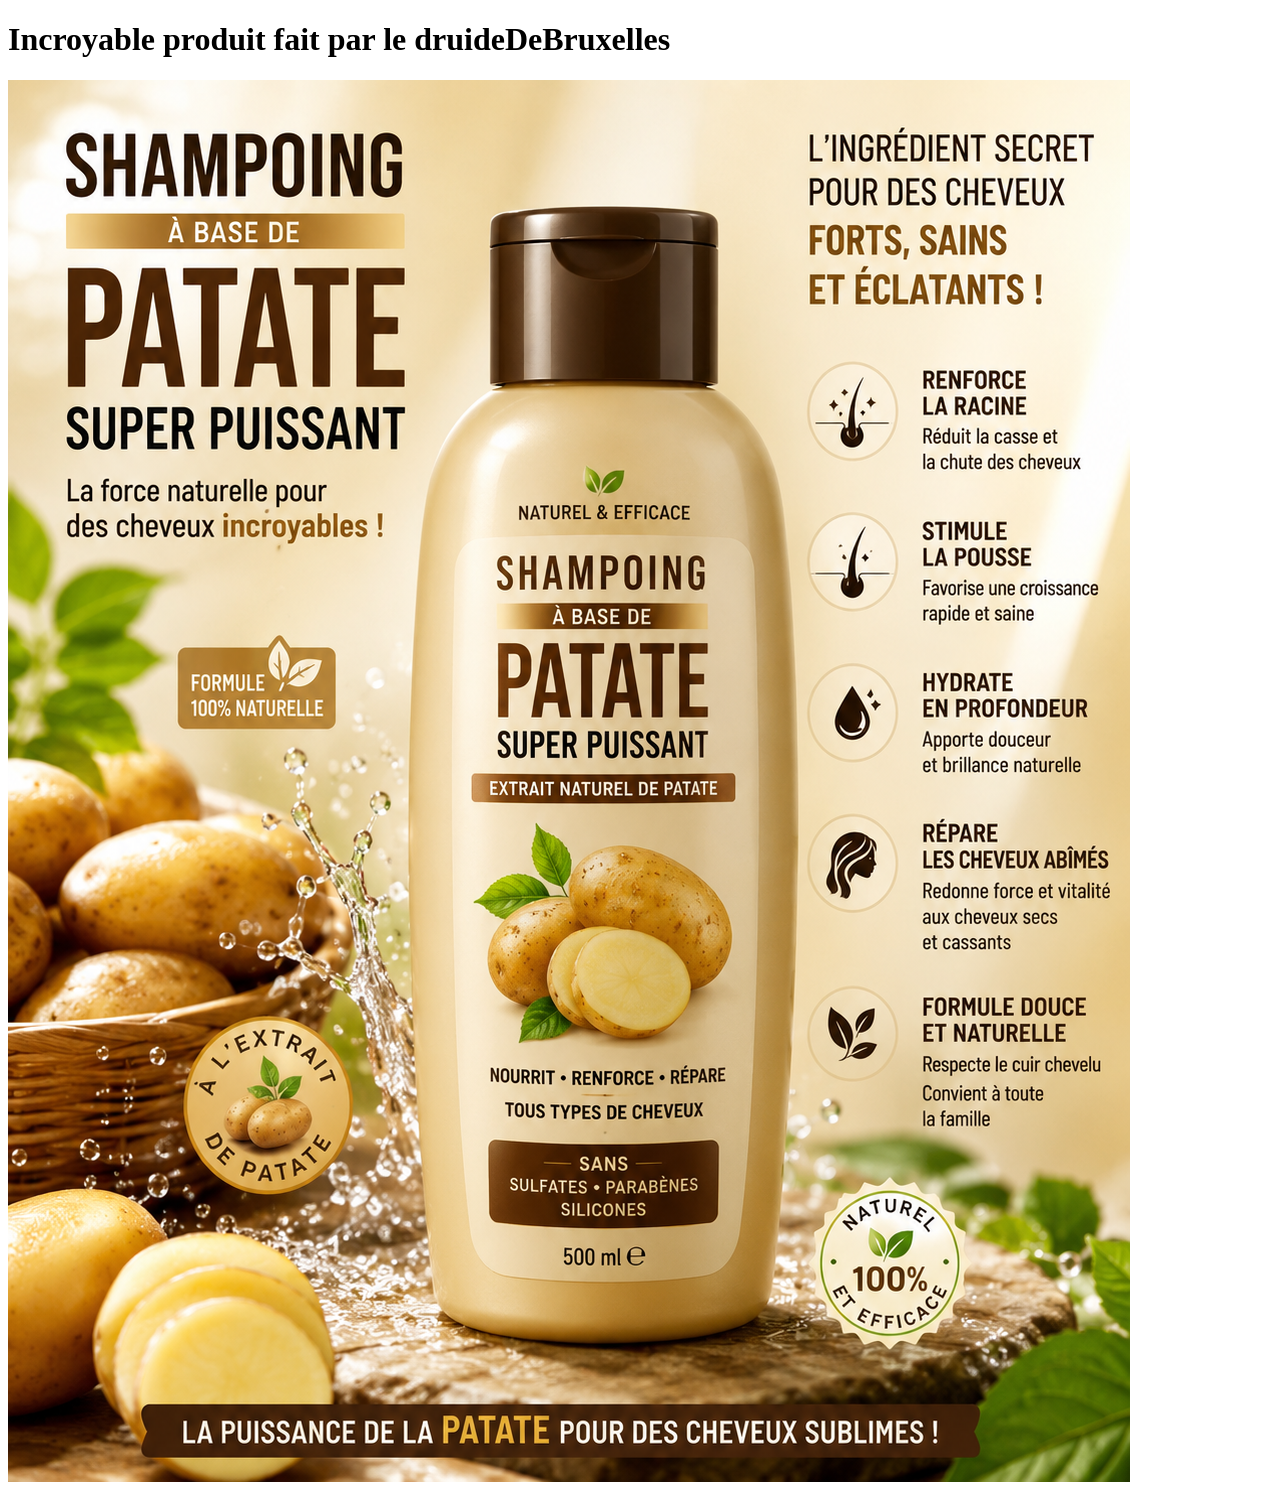
==== index.html @ ea973bcf "Index plus page" ====
<!DOCTYPE html>
<html lang="en">
<head>
    <meta charset="UTF-8">
    <meta name="viewport" content="width=device-width, initial-scale=1.0">
    <title>Document</title>
</head>
<body>
    <h1>Incroyable produit fait par le druideDeBruxelles
    </h1>
    <img src="./Image/3d12e2e4-5bb9-4b1d-b4a1-60dc50e25db8.png" alt="">

</body>
</html>
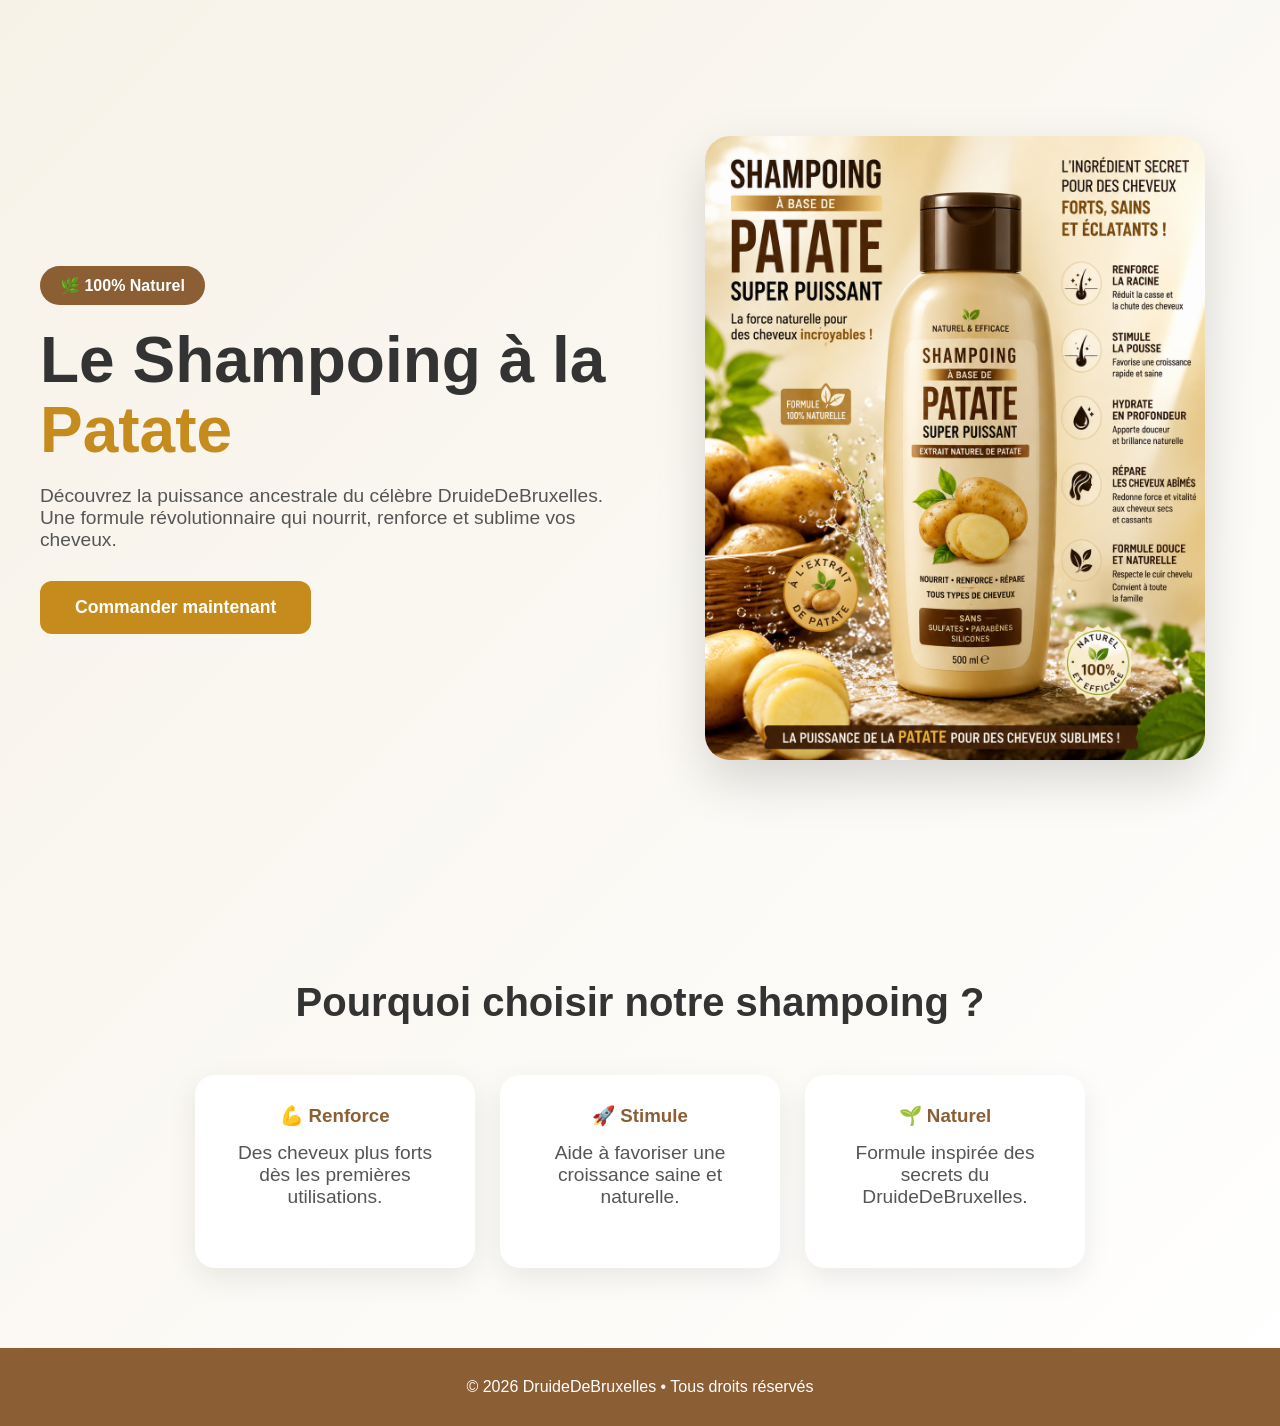
==== commit 26087d11: "Amélioration de la page d'accueil" ====
--- a/index.html
+++ b/index.html
@@ -1,14 +1,199 @@
 <!DOCTYPE html>
-<html lang="en">
+<html lang="fr">
 <head>
-    <meta charset="UTF-8">
-    <meta name="viewport" content="width=device-width, initial-scale=1.0">
-    <title>Document</title>
+<meta charset="UTF-8">
+<meta name="viewport" content="width=device-width, initial-scale=1.0">
+
+<title>Shampoing à la Patate | DruideDeBruxelles</title>
+
+<style>
+*{
+    margin:0;
+    padding:0;
+    box-sizing:border-box;
+    font-family:Arial, Helvetica, sans-serif;
+}
+
+body{
+    background:linear-gradient(135deg,#f7f2e8,#fff);
+    color:#333;
+}
+
+.hero{
+    min-height:100vh;
+    display:flex;
+    align-items:center;
+    justify-content:center;
+    padding:40px;
+}
+
+.container{
+    max-width:1200px;
+    display:flex;
+    align-items:center;
+    gap:60px;
+    flex-wrap:wrap;
+}
+
+.content{
+    flex:1;
+    min-width:300px;
+}
+
+.badge{
+    display:inline-block;
+    background:#8B5E34;
+    color:white;
+    padding:10px 20px;
+    border-radius:50px;
+    margin-bottom:20px;
+    font-weight:bold;
+}
+
+h1{
+    font-size:4rem;
+    line-height:1.1;
+    margin-bottom:20px;
+}
+
+.highlight{
+    color:#c58b1d;
+}
+
+p{
+    font-size:1.2rem;
+    margin-bottom:30px;
+    color:#555;
+}
+
+.btn{
+    display:inline-block;
+    text-decoration:none;
+    background:#c58b1d;
+    color:white;
+    padding:16px 35px;
+    border-radius:12px;
+    font-size:1.1rem;
+    font-weight:bold;
+    transition:.3s;
+}
+
+.btn:hover{
+    transform:translateY(-3px);
+    box-shadow:0 10px 20px rgba(0,0,0,.15);
+}
+
+.image-container{
+    flex:1;
+    text-align:center;
+    min-width:300px;
+}
+
+.image-container img{
+    width:100%;
+    max-width:500px;
+    border-radius:25px;
+    box-shadow:0 20px 50px rgba(0,0,0,.15);
+}
+
+.features{
+    padding:80px 20px;
+    text-align:center;
+}
+
+.features h2{
+    font-size:2.5rem;
+    margin-bottom:50px;
+}
+
+.cards{
+    display:flex;
+    justify-content:center;
+    gap:25px;
+    flex-wrap:wrap;
+}
+
+.card{
+    background:white;
+    width:280px;
+    padding:30px;
+    border-radius:20px;
+    box-shadow:0 10px 30px rgba(0,0,0,.08);
+}
+
+.card h3{
+    margin-bottom:15px;
+    color:#8B5E34;
+}
+
+footer{
+    text-align:center;
+    padding:30px;
+    background:#8B5E34;
+    color:white;
+}
+</style>
 </head>
+
 <body>
-    <h1>Incroyable produit fait par le druideDeBruxelles
-    </h1>
-    <img src="./Image/3d12e2e4-5bb9-4b1d-b4a1-60dc50e25db8.png" alt="">
+
+<section class="hero">
+    <div class="container">
+
+        <div class="content">
+            <span class="badge">🌿 100% Naturel</span>
+
+            <h1>
+                Le Shampoing à la
+                <span class="highlight">Patate</span>
+            </h1>
+
+            <p>
+                Découvrez la puissance ancestrale du célèbre
+                DruideDeBruxelles. Une formule révolutionnaire
+                qui nourrit, renforce et sublime vos cheveux.
+            </p>
+
+            <a href="#" class="btn">
+                Commander maintenant
+            </a>
+        </div>
+
+        <div class="image-container">
+            <img src="./Image/3d12e2e4-5bb9-4b1d-b4a1-60dc50e25db8.png" alt="Shampoing à la patate">
+        </div>
+
+    </div>
+</section>
+
+<section class="features">
+
+    <h2>Pourquoi choisir notre shampoing ?</h2>
+
+    <div class="cards">
+
+        <div class="card">
+            <h3>💪 Renforce</h3>
+            <p>Des cheveux plus forts dès les premières utilisations.</p>
+        </div>
+
+        <div class="card">
+            <h3>🚀 Stimule</h3>
+            <p>Aide à favoriser une croissance saine et naturelle.</p>
+        </div>
+
+        <div class="card">
+            <h3>🌱 Naturel</h3>
+            <p>Formule inspirée des secrets du DruideDeBruxelles.</p>
+        </div>
+
+    </div>
+
+</section>
+
+<footer>
+    © 2026 DruideDeBruxelles • Tous droits réservés
+</footer>
 
 </body>
 </html>
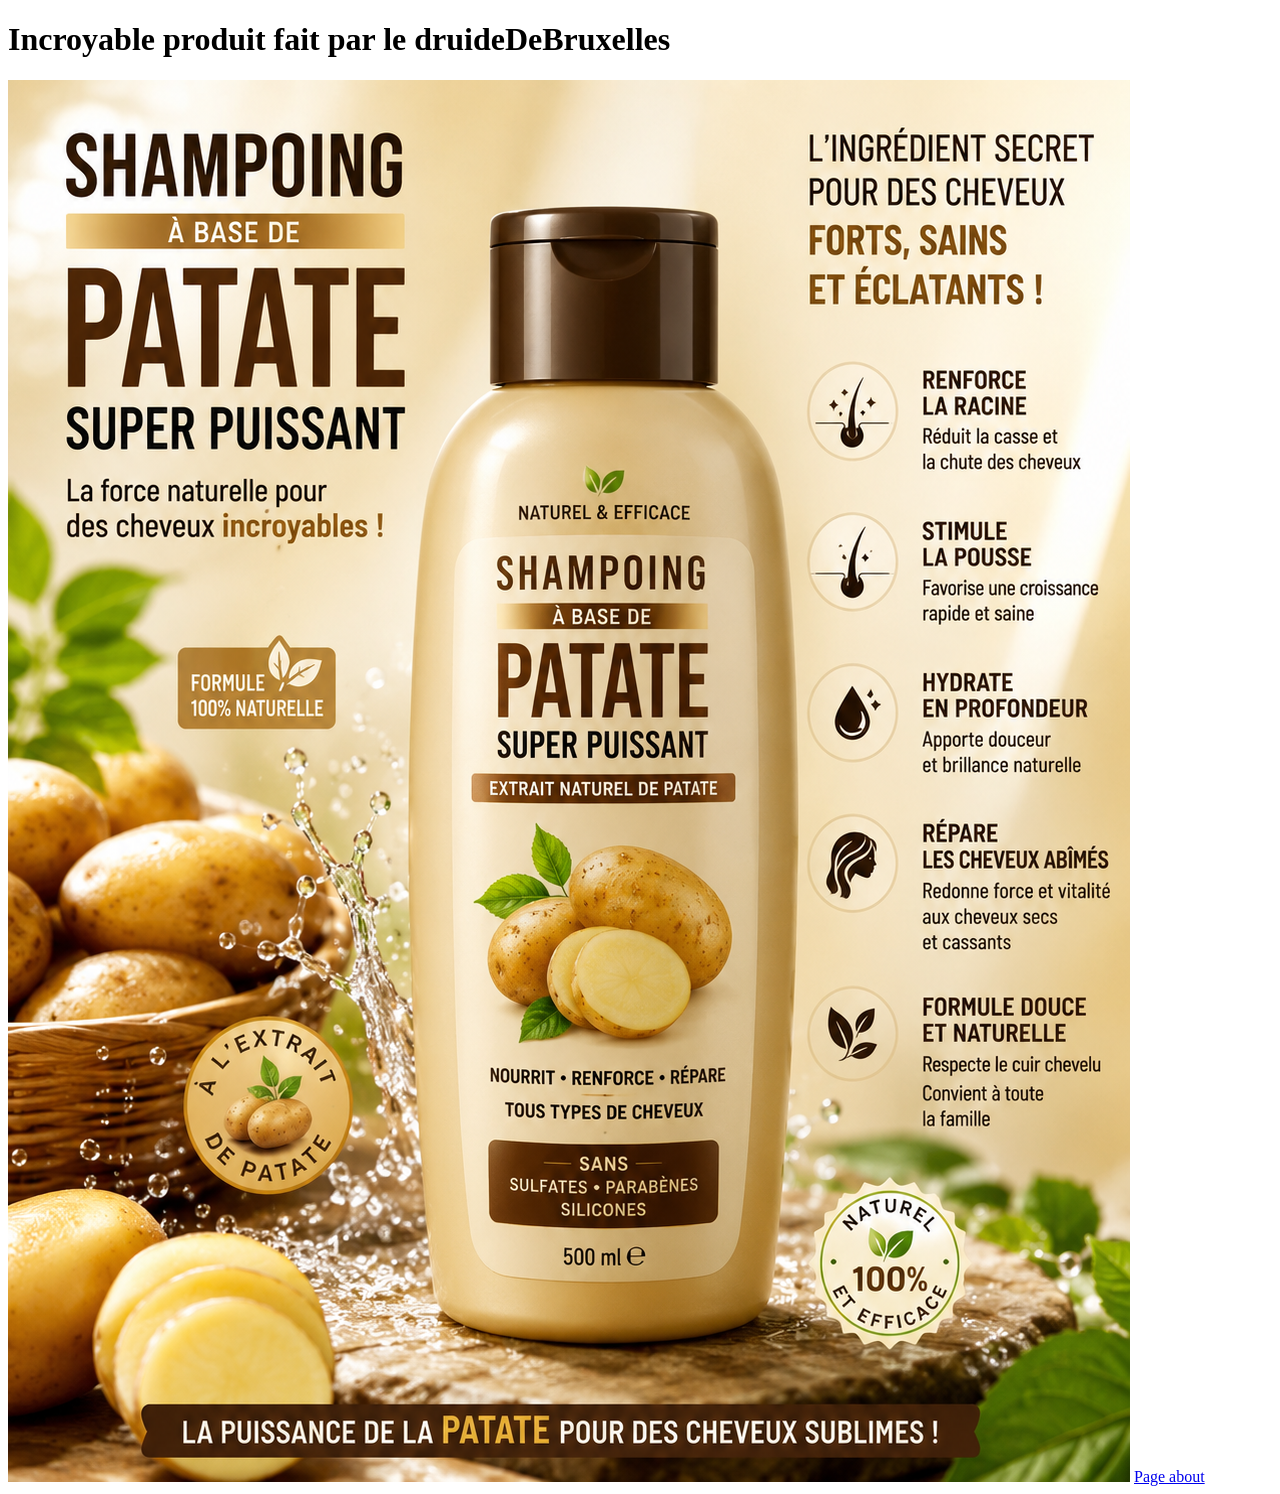
==== commit b057e7fc: "page about plus lien entre index et about" ====
--- a/index.html
+++ b/index.html
@@ -1,199 +1,14 @@
 <!DOCTYPE html>
-<html lang="fr">
+<html lang="en">
 <head>
-<meta charset="UTF-8">
-<meta name="viewport" content="width=device-width, initial-scale=1.0">
-
-<title>Shampoing à la Patate | DruideDeBruxelles</title>
-
-<style>
-*{
-    margin:0;
-    padding:0;
-    box-sizing:border-box;
-    font-family:Arial, Helvetica, sans-serif;
-}
-
-body{
-    background:linear-gradient(135deg,#f7f2e8,#fff);
-    color:#333;
-}
-
-.hero{
-    min-height:100vh;
-    display:flex;
-    align-items:center;
-    justify-content:center;
-    padding:40px;
-}
-
-.container{
-    max-width:1200px;
-    display:flex;
-    align-items:center;
-    gap:60px;
-    flex-wrap:wrap;
-}
-
-.content{
-    flex:1;
-    min-width:300px;
-}
-
-.badge{
-    display:inline-block;
-    background:#8B5E34;
-    color:white;
-    padding:10px 20px;
-    border-radius:50px;
-    margin-bottom:20px;
-    font-weight:bold;
-}
-
-h1{
-    font-size:4rem;
-    line-height:1.1;
-    margin-bottom:20px;
-}
-
-.highlight{
-    color:#c58b1d;
-}
-
-p{
-    font-size:1.2rem;
-    margin-bottom:30px;
-    color:#555;
-}
-
-.btn{
-    display:inline-block;
-    text-decoration:none;
-    background:#c58b1d;
-    color:white;
-    padding:16px 35px;
-    border-radius:12px;
-    font-size:1.1rem;
-    font-weight:bold;
-    transition:.3s;
-}
-
-.btn:hover{
-    transform:translateY(-3px);
-    box-shadow:0 10px 20px rgba(0,0,0,.15);
-}
-
-.image-container{
-    flex:1;
-    text-align:center;
-    min-width:300px;
-}
-
-.image-container img{
-    width:100%;
-    max-width:500px;
-    border-radius:25px;
-    box-shadow:0 20px 50px rgba(0,0,0,.15);
-}
-
-.features{
-    padding:80px 20px;
-    text-align:center;
-}
-
-.features h2{
-    font-size:2.5rem;
-    margin-bottom:50px;
-}
-
-.cards{
-    display:flex;
-    justify-content:center;
-    gap:25px;
-    flex-wrap:wrap;
-}
-
-.card{
-    background:white;
-    width:280px;
-    padding:30px;
-    border-radius:20px;
-    box-shadow:0 10px 30px rgba(0,0,0,.08);
-}
-
-.card h3{
-    margin-bottom:15px;
-    color:#8B5E34;
-}
-
-footer{
-    text-align:center;
-    padding:30px;
-    background:#8B5E34;
-    color:white;
-}
-</style>
+    <meta charset="UTF-8">
+    <meta name="viewport" content="width=device-width, initial-scale=1.0">
+    <title>Document</title>
 </head>
-
 <body>
-
-<section class="hero">
-    <div class="container">
-
-        <div class="content">
-            <span class="badge">🌿 100% Naturel</span>
-
-            <h1>
-                Le Shampoing à la
-                <span class="highlight">Patate</span>
-            </h1>
-
-            <p>
-                Découvrez la puissance ancestrale du célèbre
-                DruideDeBruxelles. Une formule révolutionnaire
-                qui nourrit, renforce et sublime vos cheveux.
-            </p>
-
-            <a href="#" class="btn">
-                Commander maintenant
-            </a>
-        </div>
-
-        <div class="image-container">
-            <img src="./Image/3d12e2e4-5bb9-4b1d-b4a1-60dc50e25db8.png" alt="Shampoing à la patate">
-        </div>
-
-    </div>
-</section>
-
-<section class="features">
-
-    <h2>Pourquoi choisir notre shampoing ?</h2>
-
-    <div class="cards">
-
-        <div class="card">
-            <h3>💪 Renforce</h3>
-            <p>Des cheveux plus forts dès les premières utilisations.</p>
-        </div>
-
-        <div class="card">
-            <h3>🚀 Stimule</h3>
-            <p>Aide à favoriser une croissance saine et naturelle.</p>
-        </div>
-
-        <div class="card">
-            <h3>🌱 Naturel</h3>
-            <p>Formule inspirée des secrets du DruideDeBruxelles.</p>
-        </div>
-
-    </div>
-
-</section>
-
-<footer>
-    © 2026 DruideDeBruxelles • Tous droits réservés
-</footer>
-
+    <h1>Incroyable produit fait par le druideDeBruxelles
+    </h1>
+    <img src="./Image/3d12e2e4-5bb9-4b1d-b4a1-60dc50e25db8.png" alt="">
+    <a href="./Page/about.html">Page about</a>
 </body>
 </html>
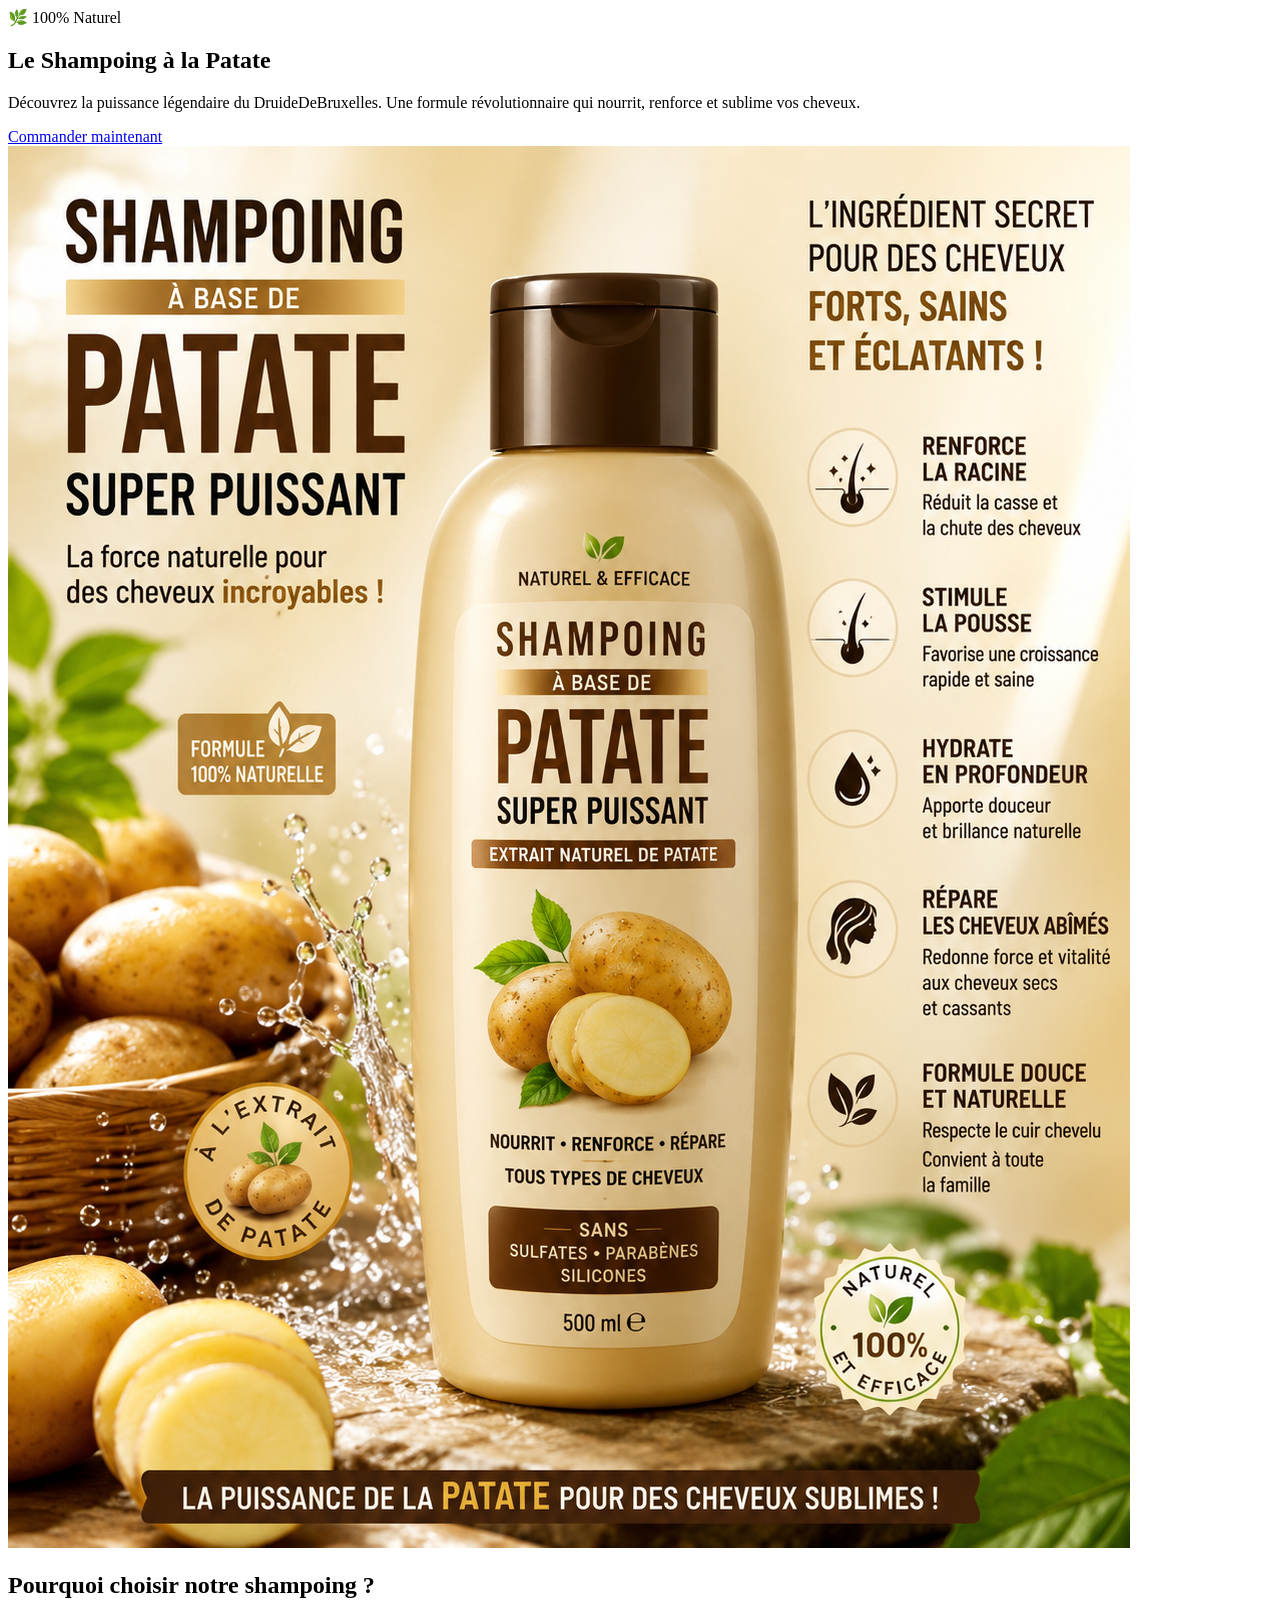
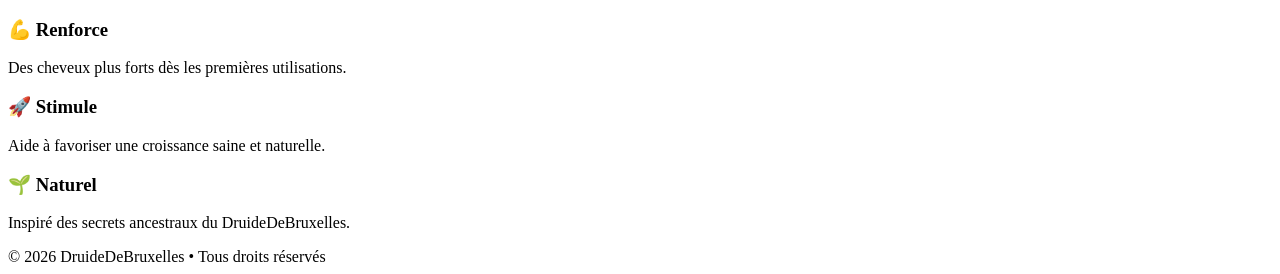
==== commit 156a327c: "global.css fait pour la page d'acceuil" ====
--- a/index.html
+++ b/index.html
@@ -1,14 +1,73 @@
 <!DOCTYPE html>
-<html lang="en">
+<html lang="fr">
+
 <head>
     <meta charset="UTF-8">
     <meta name="viewport" content="width=device-width, initial-scale=1.0">
-    <title>Document</title>
+    <title>Shampoing à la Patate</title>
+
+    <link rel="stylesheet" href="global.css">
 </head>
+
 <body>
-    <h1>Incroyable produit fait par le druideDeBruxelles
-    </h1>
-    <img src="./Image/3d12e2e4-5bb9-4b1d-b4a1-60dc50e25db8.png" alt="">
-    <a href="./Page/about.html">Page about</a>
+
+    <section class="hero">
+
+        <div class="content">
+
+            <span class="badge">🌿 100% Naturel</span>
+
+            <h1>
+                Le Shampoing à la
+                <span class="highlight">Patate</span>
+            </h1>
+
+            <p>
+                Découvrez la puissance légendaire du DruideDeBruxelles.
+                Une formule révolutionnaire qui nourrit, renforce et sublime vos cheveux.
+            </p>
+
+            <a href="#" class="btn">
+                Commander maintenant
+            </a>
+
+        </div>
+
+        <div class="image-container">
+            <img src="./Image/3d12e2e4-5bb9-4b1d-b4a1-60dc50e25db8.png" alt="Shampoing à la patate">
+        </div>
+
+    </section>
+
+    <section class="features">
+
+        <h2>Pourquoi choisir notre shampoing ?</h2>
+
+        <div class="cards">
+
+            <div class="card">
+                <h3>💪 Renforce</h3>
+                <p>Des cheveux plus forts dès les premières utilisations.</p>
+            </div>
+
+            <div class="card">
+                <h3>🚀 Stimule</h3>
+                <p>Aide à favoriser une croissance saine et naturelle.</p>
+            </div>
+
+            <div class="card">
+                <h3>🌱 Naturel</h3>
+                <p>Inspiré des secrets ancestraux du DruideDeBruxelles.</p>
+            </div>
+
+        </div>
+
+    </section>
+
+    <footer>
+        © 2026 DruideDeBruxelles • Tous droits réservés
+    </footer>
+
 </body>
+
 </html>
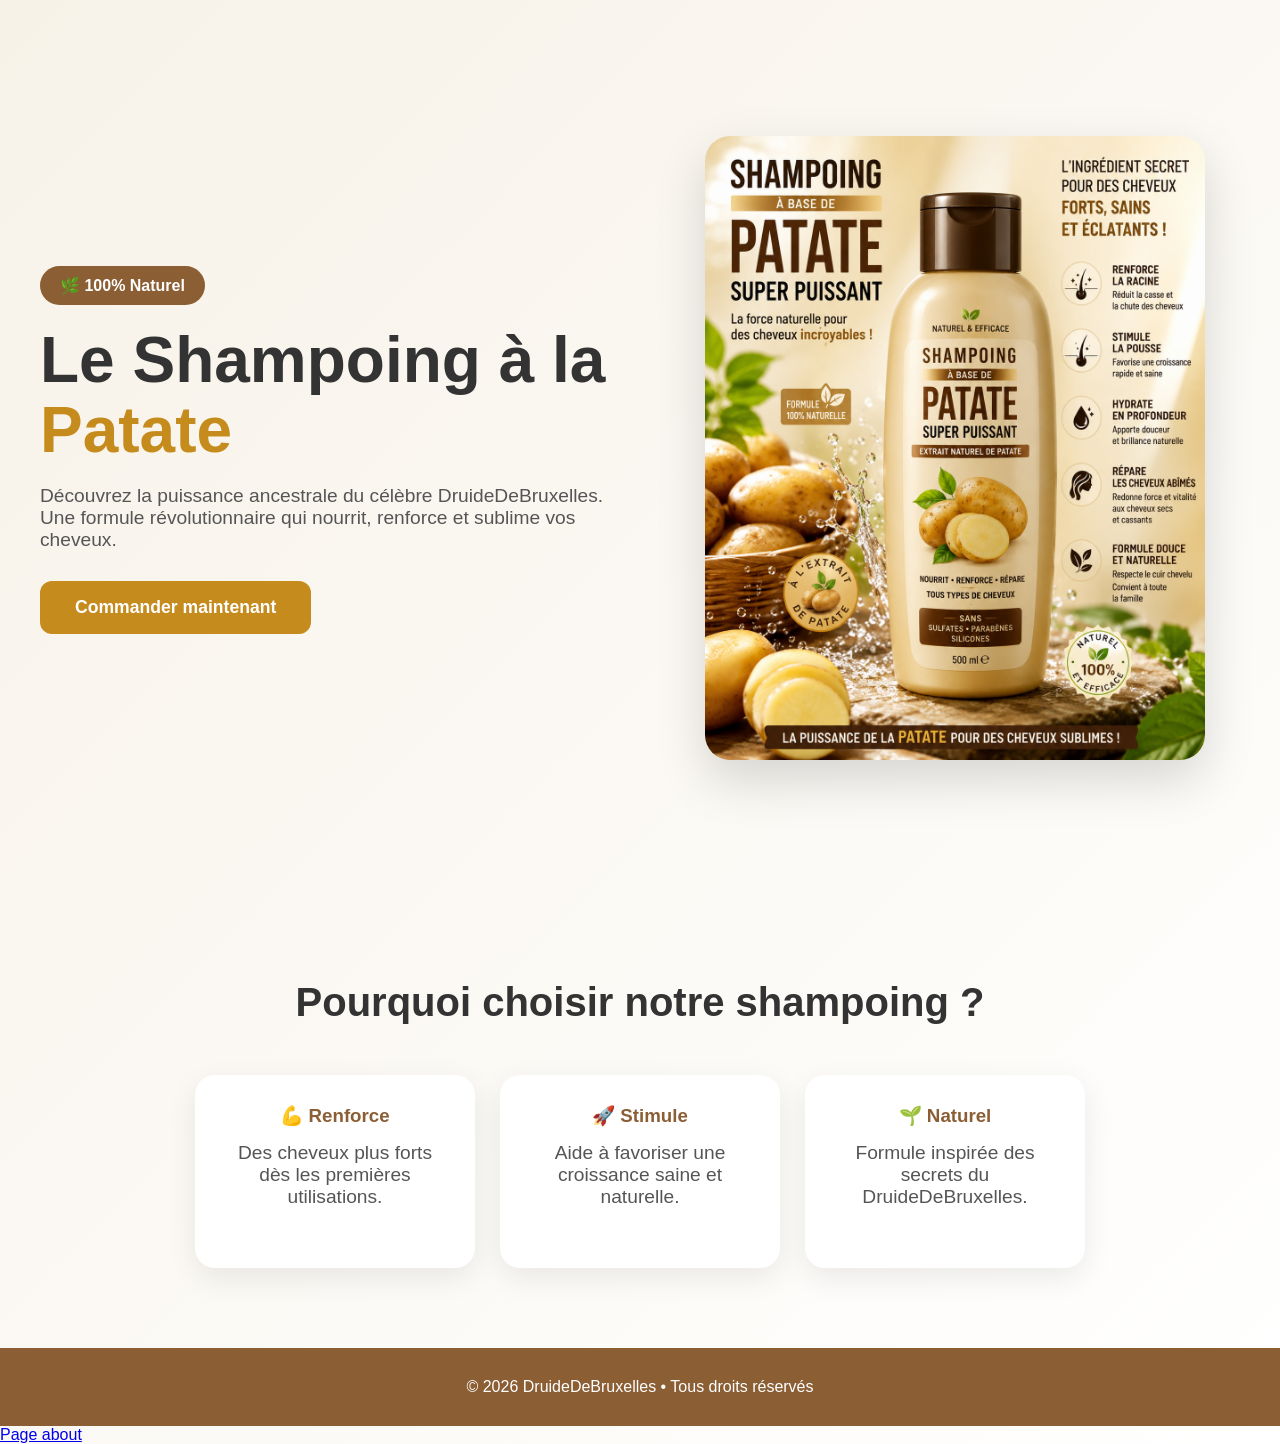
==== commit f5062d00: "Merge branch 'feature_about' into dev" ====
--- a/index.html
+++ b/index.html
@@ -1,20 +1,146 @@
 <!DOCTYPE html>
 <html lang="fr">
+<head>
+<meta charset="UTF-8">
+<meta name="viewport" content="width=device-width, initial-scale=1.0">
 
-<head>
-    <meta charset="UTF-8">
-    <meta name="viewport" content="width=device-width, initial-scale=1.0">
-    <title>Shampoing à la Patate</title>
+<title>Shampoing à la Patate | DruideDeBruxelles</title>
 
-    <link rel="stylesheet" href="global.css">
+<style>
+*{
+    margin:0;
+    padding:0;
+    box-sizing:border-box;
+    font-family:Arial, Helvetica, sans-serif;
+}
+
+body{
+    background:linear-gradient(135deg,#f7f2e8,#fff);
+    color:#333;
+}
+
+.hero{
+    min-height:100vh;
+    display:flex;
+    align-items:center;
+    justify-content:center;
+    padding:40px;
+}
+
+.container{
+    max-width:1200px;
+    display:flex;
+    align-items:center;
+    gap:60px;
+    flex-wrap:wrap;
+}
+
+.content{
+    flex:1;
+    min-width:300px;
+}
+
+.badge{
+    display:inline-block;
+    background:#8B5E34;
+    color:white;
+    padding:10px 20px;
+    border-radius:50px;
+    margin-bottom:20px;
+    font-weight:bold;
+}
+
+h1{
+    font-size:4rem;
+    line-height:1.1;
+    margin-bottom:20px;
+}
+
+.highlight{
+    color:#c58b1d;
+}
+
+p{
+    font-size:1.2rem;
+    margin-bottom:30px;
+    color:#555;
+}
+
+.btn{
+    display:inline-block;
+    text-decoration:none;
+    background:#c58b1d;
+    color:white;
+    padding:16px 35px;
+    border-radius:12px;
+    font-size:1.1rem;
+    font-weight:bold;
+    transition:.3s;
+}
+
+.btn:hover{
+    transform:translateY(-3px);
+    box-shadow:0 10px 20px rgba(0,0,0,.15);
+}
+
+.image-container{
+    flex:1;
+    text-align:center;
+    min-width:300px;
+}
+
+.image-container img{
+    width:100%;
+    max-width:500px;
+    border-radius:25px;
+    box-shadow:0 20px 50px rgba(0,0,0,.15);
+}
+
+.features{
+    padding:80px 20px;
+    text-align:center;
+}
+
+.features h2{
+    font-size:2.5rem;
+    margin-bottom:50px;
+}
+
+.cards{
+    display:flex;
+    justify-content:center;
+    gap:25px;
+    flex-wrap:wrap;
+}
+
+.card{
+    background:white;
+    width:280px;
+    padding:30px;
+    border-radius:20px;
+    box-shadow:0 10px 30px rgba(0,0,0,.08);
+}
+
+.card h3{
+    margin-bottom:15px;
+    color:#8B5E34;
+}
+
+footer{
+    text-align:center;
+    padding:30px;
+    background:#8B5E34;
+    color:white;
+}
+</style>
 </head>
 
 <body>
 
-    <section class="hero">
+<section class="hero">
+    <div class="container">
 
         <div class="content">
-
             <span class="badge">🌿 100% Naturel</span>
 
             <h1>
@@ -23,51 +149,51 @@
             </h1>
 
             <p>
-                Découvrez la puissance légendaire du DruideDeBruxelles.
-                Une formule révolutionnaire qui nourrit, renforce et sublime vos cheveux.
+                Découvrez la puissance ancestrale du célèbre
+                DruideDeBruxelles. Une formule révolutionnaire
+                qui nourrit, renforce et sublime vos cheveux.
             </p>
 
             <a href="#" class="btn">
                 Commander maintenant
             </a>
-
         </div>
 
         <div class="image-container">
             <img src="./Image/3d12e2e4-5bb9-4b1d-b4a1-60dc50e25db8.png" alt="Shampoing à la patate">
         </div>
 
-    </section>
+    </div>
+</section>
 
-    <section class="features">
+<section class="features">
 
-        <h2>Pourquoi choisir notre shampoing ?</h2>
+    <h2>Pourquoi choisir notre shampoing ?</h2>
 
-        <div class="cards">
+    <div class="cards">
 
-            <div class="card">
-                <h3>💪 Renforce</h3>
-                <p>Des cheveux plus forts dès les premières utilisations.</p>
-            </div>
-
-            <div class="card">
-                <h3>🚀 Stimule</h3>
-                <p>Aide à favoriser une croissance saine et naturelle.</p>
-            </div>
-
-            <div class="card">
-                <h3>🌱 Naturel</h3>
-                <p>Inspiré des secrets ancestraux du DruideDeBruxelles.</p>
-            </div>
-
+        <div class="card">
+            <h3>💪 Renforce</h3>
+            <p>Des cheveux plus forts dès les premières utilisations.</p>
         </div>
 
-    </section>
+        <div class="card">
+            <h3>🚀 Stimule</h3>
+            <p>Aide à favoriser une croissance saine et naturelle.</p>
+        </div>
 
-    <footer>
-        © 2026 DruideDeBruxelles • Tous droits réservés
-    </footer>
+        <div class="card">
+            <h3>🌱 Naturel</h3>
+            <p>Formule inspirée des secrets du DruideDeBruxelles.</p>
+        </div>
 
+    </div>
+
+</section>
+
+<footer>
+    © 2026 DruideDeBruxelles • Tous droits réservés
+</footer>
+    <a href="./Page/about.html">Page about</a>
 </body>
-
 </html>
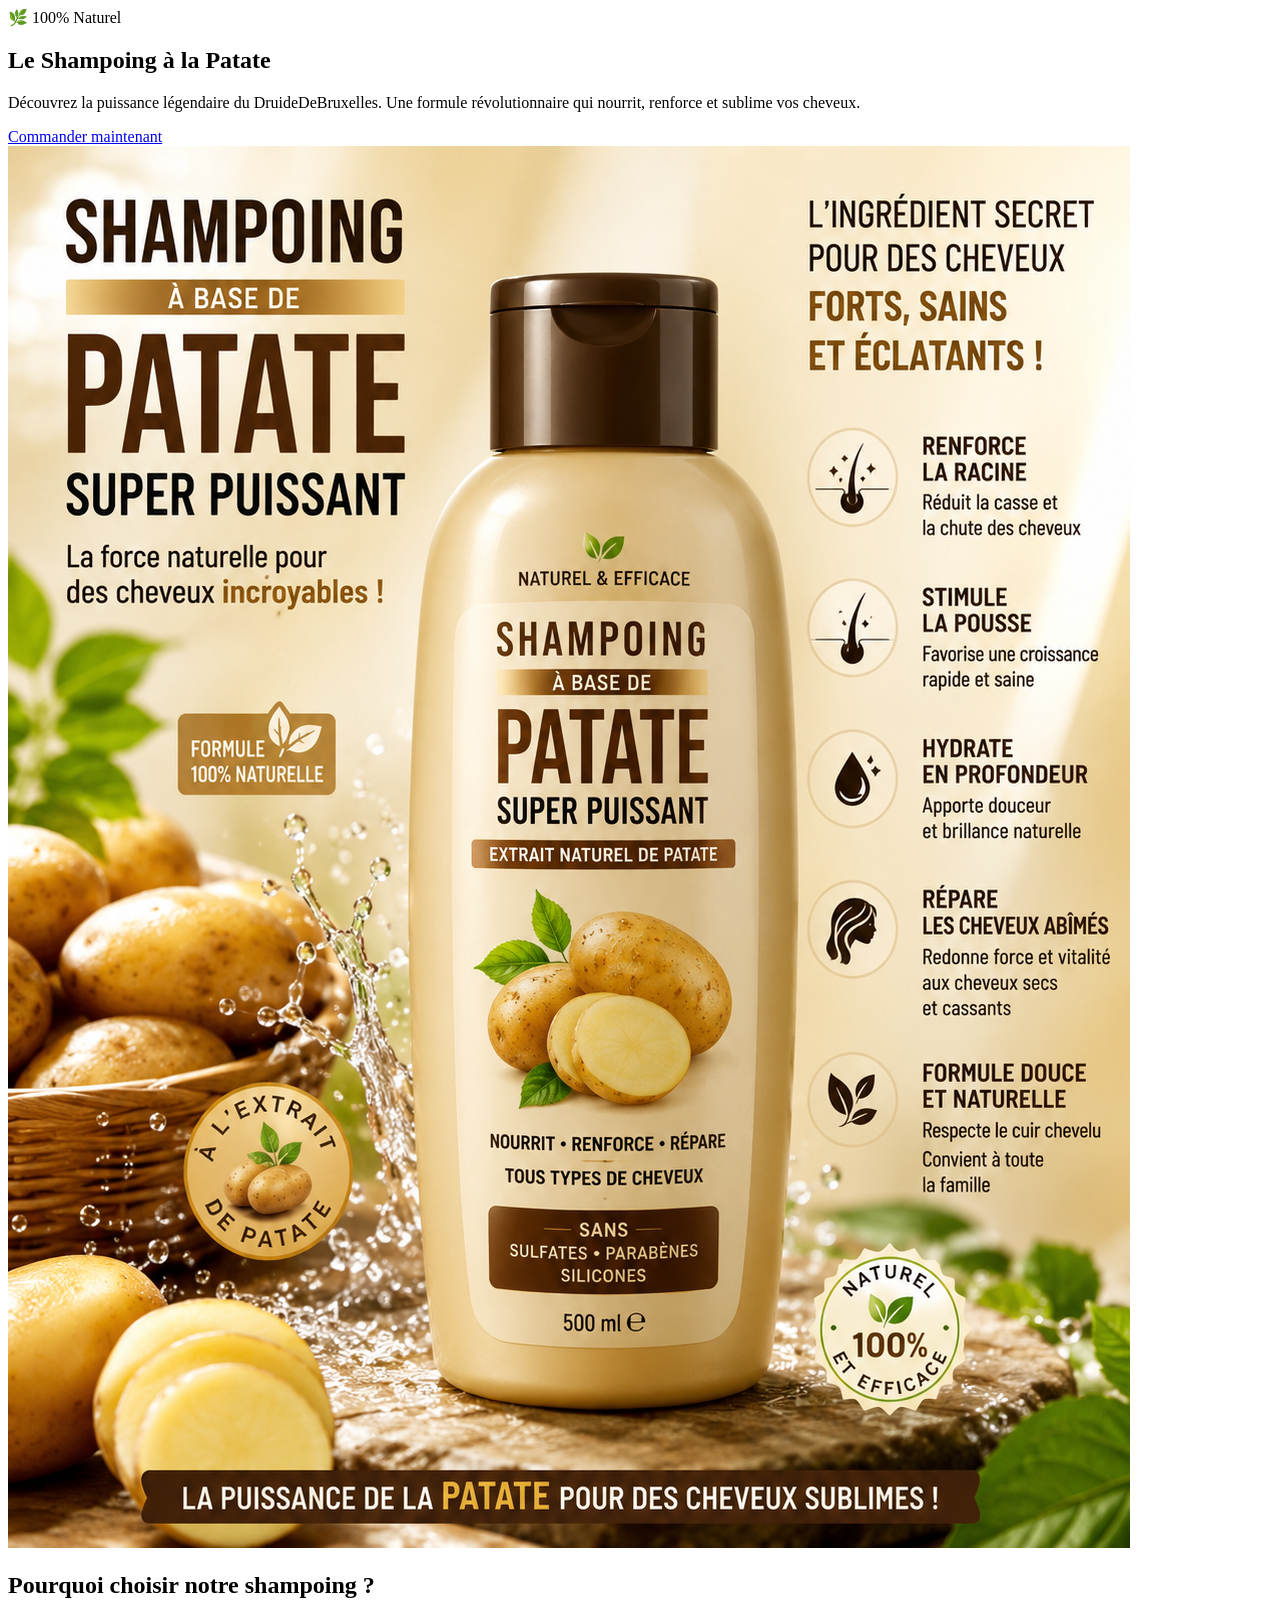
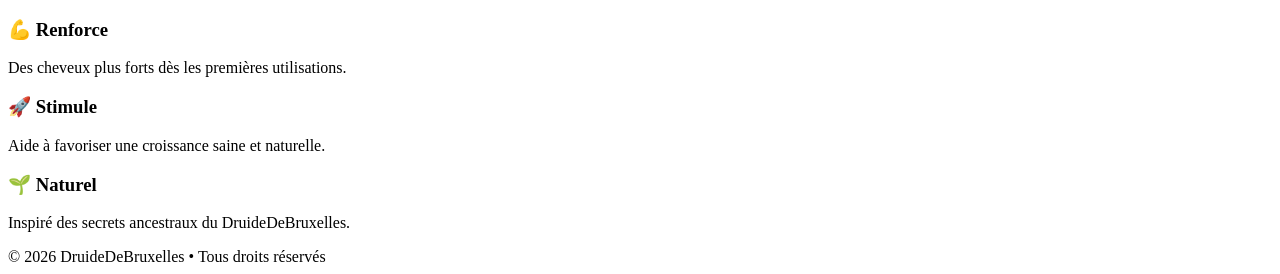
==== commit 29dadfa6: "Merge branch 'dev' of https://github.com/fliwer1994-svg/Git-Project into dev" ====
--- a/index.html
+++ b/index.html
@@ -1,146 +1,20 @@
 <!DOCTYPE html>
 <html lang="fr">
+
 <head>
-<meta charset="UTF-8">
-<meta name="viewport" content="width=device-width, initial-scale=1.0">
+    <meta charset="UTF-8">
+    <meta name="viewport" content="width=device-width, initial-scale=1.0">
+    <title>Shampoing à la Patate</title>
 
-<title>Shampoing à la Patate | DruideDeBruxelles</title>
-
-<style>
-*{
-    margin:0;
-    padding:0;
-    box-sizing:border-box;
-    font-family:Arial, Helvetica, sans-serif;
-}
-
-body{
-    background:linear-gradient(135deg,#f7f2e8,#fff);
-    color:#333;
-}
-
-.hero{
-    min-height:100vh;
-    display:flex;
-    align-items:center;
-    justify-content:center;
-    padding:40px;
-}
-
-.container{
-    max-width:1200px;
-    display:flex;
-    align-items:center;
-    gap:60px;
-    flex-wrap:wrap;
-}
-
-.content{
-    flex:1;
-    min-width:300px;
-}
-
-.badge{
-    display:inline-block;
-    background:#8B5E34;
-    color:white;
-    padding:10px 20px;
-    border-radius:50px;
-    margin-bottom:20px;
-    font-weight:bold;
-}
-
-h1{
-    font-size:4rem;
-    line-height:1.1;
-    margin-bottom:20px;
-}
-
-.highlight{
-    color:#c58b1d;
-}
-
-p{
-    font-size:1.2rem;
-    margin-bottom:30px;
-    color:#555;
-}
-
-.btn{
-    display:inline-block;
-    text-decoration:none;
-    background:#c58b1d;
-    color:white;
-    padding:16px 35px;
-    border-radius:12px;
-    font-size:1.1rem;
-    font-weight:bold;
-    transition:.3s;
-}
-
-.btn:hover{
-    transform:translateY(-3px);
-    box-shadow:0 10px 20px rgba(0,0,0,.15);
-}
-
-.image-container{
-    flex:1;
-    text-align:center;
-    min-width:300px;
-}
-
-.image-container img{
-    width:100%;
-    max-width:500px;
-    border-radius:25px;
-    box-shadow:0 20px 50px rgba(0,0,0,.15);
-}
-
-.features{
-    padding:80px 20px;
-    text-align:center;
-}
-
-.features h2{
-    font-size:2.5rem;
-    margin-bottom:50px;
-}
-
-.cards{
-    display:flex;
-    justify-content:center;
-    gap:25px;
-    flex-wrap:wrap;
-}
-
-.card{
-    background:white;
-    width:280px;
-    padding:30px;
-    border-radius:20px;
-    box-shadow:0 10px 30px rgba(0,0,0,.08);
-}
-
-.card h3{
-    margin-bottom:15px;
-    color:#8B5E34;
-}
-
-footer{
-    text-align:center;
-    padding:30px;
-    background:#8B5E34;
-    color:white;
-}
-</style>
+    <link rel="stylesheet" href="global.css">
 </head>
 
 <body>
 
-<section class="hero">
-    <div class="container">
+    <section class="hero">
 
         <div class="content">
+
             <span class="badge">🌿 100% Naturel</span>
 
             <h1>
@@ -149,51 +23,51 @@
             </h1>
 
             <p>
-                Découvrez la puissance ancestrale du célèbre
-                DruideDeBruxelles. Une formule révolutionnaire
-                qui nourrit, renforce et sublime vos cheveux.
+                Découvrez la puissance légendaire du DruideDeBruxelles.
+                Une formule révolutionnaire qui nourrit, renforce et sublime vos cheveux.
             </p>
 
             <a href="#" class="btn">
                 Commander maintenant
             </a>
+
         </div>
 
         <div class="image-container">
             <img src="./Image/3d12e2e4-5bb9-4b1d-b4a1-60dc50e25db8.png" alt="Shampoing à la patate">
         </div>
 
-    </div>
-</section>
+    </section>
 
-<section class="features">
+    <section class="features">
 
-    <h2>Pourquoi choisir notre shampoing ?</h2>
+        <h2>Pourquoi choisir notre shampoing ?</h2>
 
-    <div class="cards">
+        <div class="cards">
 
-        <div class="card">
-            <h3>💪 Renforce</h3>
-            <p>Des cheveux plus forts dès les premières utilisations.</p>
+            <div class="card">
+                <h3>💪 Renforce</h3>
+                <p>Des cheveux plus forts dès les premières utilisations.</p>
+            </div>
+
+            <div class="card">
+                <h3>🚀 Stimule</h3>
+                <p>Aide à favoriser une croissance saine et naturelle.</p>
+            </div>
+
+            <div class="card">
+                <h3>🌱 Naturel</h3>
+                <p>Inspiré des secrets ancestraux du DruideDeBruxelles.</p>
+            </div>
+
         </div>
 
-        <div class="card">
-            <h3>🚀 Stimule</h3>
-            <p>Aide à favoriser une croissance saine et naturelle.</p>
-        </div>
+    </section>
 
-        <div class="card">
-            <h3>🌱 Naturel</h3>
-            <p>Formule inspirée des secrets du DruideDeBruxelles.</p>
-        </div>
+    <footer>
+        © 2026 DruideDeBruxelles • Tous droits réservés
+    </footer>
 
-    </div>
+</body>
 
-</section>
-
-<footer>
-    © 2026 DruideDeBruxelles • Tous droits réservés
-</footer>
-    <a href="./Page/about.html">Page about</a>
-</body>
 </html>
--- a/global.css
+++ b/global.css
@@ -0,0 +1,120 @@
+/* --------------------------------------------------------------------------------- */
+/* --------------------------------------- */
+/* ------ DEV3 — styles page contact ------*/
+/* --------------------------------------- */
+
+.contact-hero {
+    text-align: center;
+    padding: 60px 20px 40px;
+}
+
+.contact-hero h1 {
+    font-size: 2.5rem;
+    margin-bottom: 10px;
+}
+
+.contact-hero p {
+    color: #666;
+    font-size: 1.1rem;
+}
+
+.contact-wrapper {
+    display: flex;
+    gap: 40px;
+    max-width: 1100px;
+    margin: 0 auto;
+    padding: 40px 20px;
+}
+
+.contact-form {
+    flex: 2;
+}
+
+.contact-form h2 {
+    margin-bottom: 20px;
+}
+
+.form-group {
+    display: flex;
+    flex-direction: column;
+    margin-bottom: 20px;
+    gap: 6px;
+}
+
+.form-group label {
+    font-weight: bold;
+    font-size: 0.9rem;
+}
+
+.form-group input,
+.form-group select,
+.form-group textarea {
+    padding: 10px 14px;
+    border: 1px solid #ccc;
+    border-radius: 8px;
+    font-size: 1rem;
+    width: 100%;
+}
+
+.form-group input:focus,
+.form-group select:focus,
+.form-group textarea:focus {
+    outline: none;
+    border-color: #a0522d;
+}
+
+button[type="submit"] {
+    background-color: #a0522d;
+    color: white;
+    border: none;
+    padding: 12px 30px;
+    border-radius: 8px;
+    font-size: 1rem;
+    cursor: pointer;
+}
+
+button[type="submit"]:hover {
+    background-color: #7a3e20;
+}
+
+.contact-infos {
+    flex: 1;
+    display: flex;
+    flex-direction: column;
+    gap: 20px;
+}
+
+.contact-infos h2 {
+    margin-bottom: 5px;
+}
+
+.info-card {
+    display: flex;
+    align-items: flex-start;
+    gap: 15px;
+    background-color: #fdf6ec;
+    border-radius: 10px;
+    padding: 15px;
+}
+
+.info-card span {
+    font-size: 1.8rem;
+}
+
+.info-card h3 {
+    margin: 0 0 4px;
+    font-size: 0.95rem;
+}
+
+.info-card p {
+    margin: 0;
+    font-size: 0.9rem;
+    color: #444;
+}
+
+.info-card small {
+    color: #888;
+    font-size: 0.8rem;
+}
+/*  Dev 3 - fin  */
+/* ------------------------------------------------------------------------- */
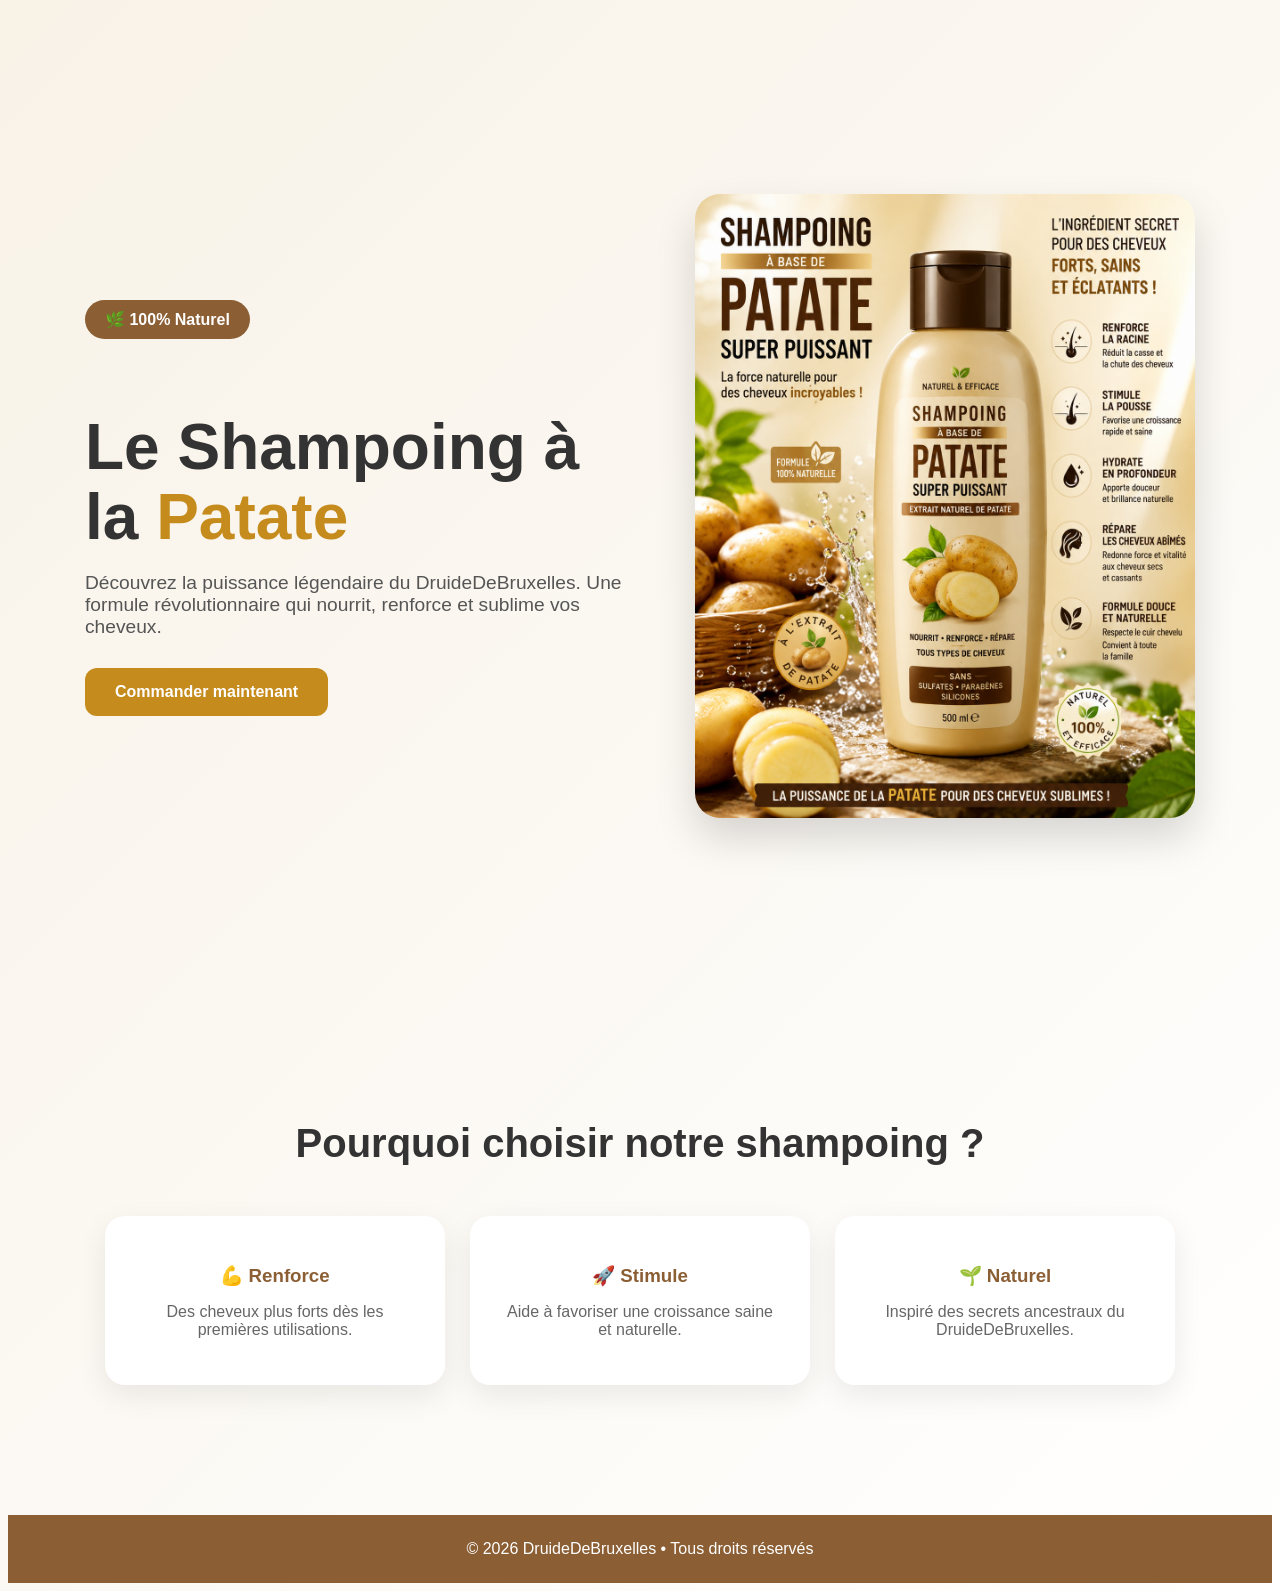
==== commit 7a793a73: "fixe bug css super facile" ====
--- a/index.html
+++ b/index.html
@@ -6,7 +6,7 @@
     <meta name="viewport" content="width=device-width, initial-scale=1.0">
     <title>Shampoing à la Patate</title>
 
-    <link rel="stylesheet" href="global.css">
+    <link rel="stylesheet" href="./styles/global.css">
 </head>
 
 <body>
--- a/styles/global.css
+++ b/styles/global.css
@@ -0,0 +1,241 @@
+/* Container Général de la page About */
+.about-container {
+    display: flex;
+    flex-direction: column;
+    gap: 3rem;
+    max-width: 1200px;
+    margin: 3rem auto;
+    padding: 0 2rem;
+    font-family: sans-serif;
+}
+
+/* Helper pour centrer verticalement en flexbox */
+.justify-center { justify-content: center; }
+.align-center { align-items: center; }
+
+/* Typographies et Couleurs de la charte */
+.titre-principal {
+    color: #6f4e27; /* Marron de ton texte de marque */
+    font-size: 2.2rem;
+    margin-top: 0.5rem;
+    margin-bottom: 1.5rem;
+    line-height: 1.2;
+}
+
+.texte-about {
+    color: #4a4a4a;
+    line-height: 1.6;
+    font-size: 1.05rem;
+    margin-bottom: 1rem;
+}
+
+/* Le petit badge "100% Naturel" façon image */
+.badge-naturel {
+    background-color: #6f4e27;
+    color: #fffbfa;
+    padding: 0.4rem 1rem;
+    border-radius: 50px;
+    font-size: 0.85rem;
+    font-weight: bold;
+}
+
+/* Section Histoire */
+.section-padding {
+    padding: 3rem;
+}
+
+/* Zone d'image temporaire (à droite de l'histoire) */
+.image-placeholder {
+    width: 80%;
+    height: 300px;
+    background-color: #fffbfa; /* Blanc cassé très doux */
+    border: 2px dashed #c28a24; /* Bordure ocre */
+    display: flex;
+    justify-content: center;
+    align-items: center;
+}
+
+.emoji-illustration {
+    font-size: 4rem;
+}
+
+/* Section des 3 cartes d'engagements */
+.grid-engagements {
+    display: flex;
+    justify-content: space-between;
+}
+
+.card-engagement {
+    background-color: #fffbfa;
+    padding: 2rem;
+    border: 1px solid rgba(111, 78, 39, 0.1);
+    align-items: center;
+    transition: transform 0.3s ease;
+}
+
+.card-engagement:hover {
+    transform: translateY(-5px); /* Petit effet de lévitation au survol */
+}
+
+.card-engagement h3 {
+    color: #c28a24; /* Couleur ocre/or du bouton de ton image */
+    margin: 1rem 0 0.5rem 0;
+}
+
+.card-engagement p {
+    color: #666;
+    font-size: 0.95rem;
+    line-height: 1.4;
+}
+
+/* Cercles d'icônes verts */
+.icon-circle {
+    width: 50px;
+    height: 50px;
+    background-color: #e2f0d9; /* Vert très clair/doux végétal */
+    border-radius: 50%;
+    display: flex;
+    justify-content: center;
+    align-items: center;
+    font-size: 1.5rem;
+* {
+    margin: 0;
+    padding: 0;
+    box-sizing: border-box;
+}
+}
+
+body {
+    font-family: Arial, sans-serif;
+    background: linear-gradient(135deg, #f8f2e7, #ffffff);
+    color: #333;
+}
+
+/* HERO */
+
+.hero {
+    min-height: 100vh;
+    display: flex;
+    align-items: center;
+    justify-content: center;
+    gap: 60px;
+    padding: 50px;
+    flex-wrap: wrap;
+}
+
+.content {
+    max-width: 550px;
+}
+
+.badge {
+    display: inline-block;
+    background: #8b5e34;
+    color: white;
+    padding: 10px 20px;
+    border-radius: 30px;
+    font-weight: bold;
+    margin-bottom: 20px;
+}
+
+h1 {
+    font-size: 4rem;
+    margin-bottom: 20px;
+    line-height: 1.1;
+}
+
+.highlight {
+    color: #c58b1d;
+}
+
+.content p {
+    font-size: 1.2rem;
+    margin-bottom: 30px;
+    color: #555;
+}
+
+.btn {
+    display: inline-block;
+    background: #c58b1d;
+    color: white;
+    text-decoration: none;
+    padding: 15px 30px;
+    border-radius: 12px;
+    font-weight: bold;
+    transition: 0.3s;
+}
+
+.btn:hover {
+    transform: translateY(-3px);
+    box-shadow: 0 10px 20px rgba(0, 0, 0, 0.15);
+}
+
+.image-container img {
+    max-width: 500px;
+    width: 100%;
+    border-radius: 25px;
+    box-shadow: 0 20px 40px rgba(0, 0, 0, 0.15);
+}
+
+/* FEATURES */
+
+.features {
+    padding: 80px 20px;
+    text-align: center;
+}
+
+.features h2 {
+    font-size: 2.5rem;
+    margin-bottom: 50px;
+}
+
+.cards {
+    display: flex;
+    justify-content: center;
+    gap: 25px;
+    flex-wrap: wrap;
+}
+
+.card {
+    background: white;
+    width: 280px;
+    padding: 30px;
+    border-radius: 20px;
+    box-shadow: 0 10px 30px rgba(0, 0, 0, 0.08);
+}
+
+.card h3 {
+    margin-bottom: 15px;
+    color: #8b5e34;
+}
+
+.card p {
+    color: #666;
+}
+
+/* FOOTER */
+
+footer {
+    background: #8b5e34;
+    color: white;
+    text-align: center;
+    padding: 25px;
+    margin-top: 50px;
+}
+
+/* RESPONSIVE */
+
+@media (max-width: 768px) {
+
+    h1 {
+        font-size: 2.8rem;
+    }
+
+    .hero {
+        text-align: center;
+        padding: 30px;
+    }
+
+    .image-container img {
+        max-width: 350px;
+    }
+}
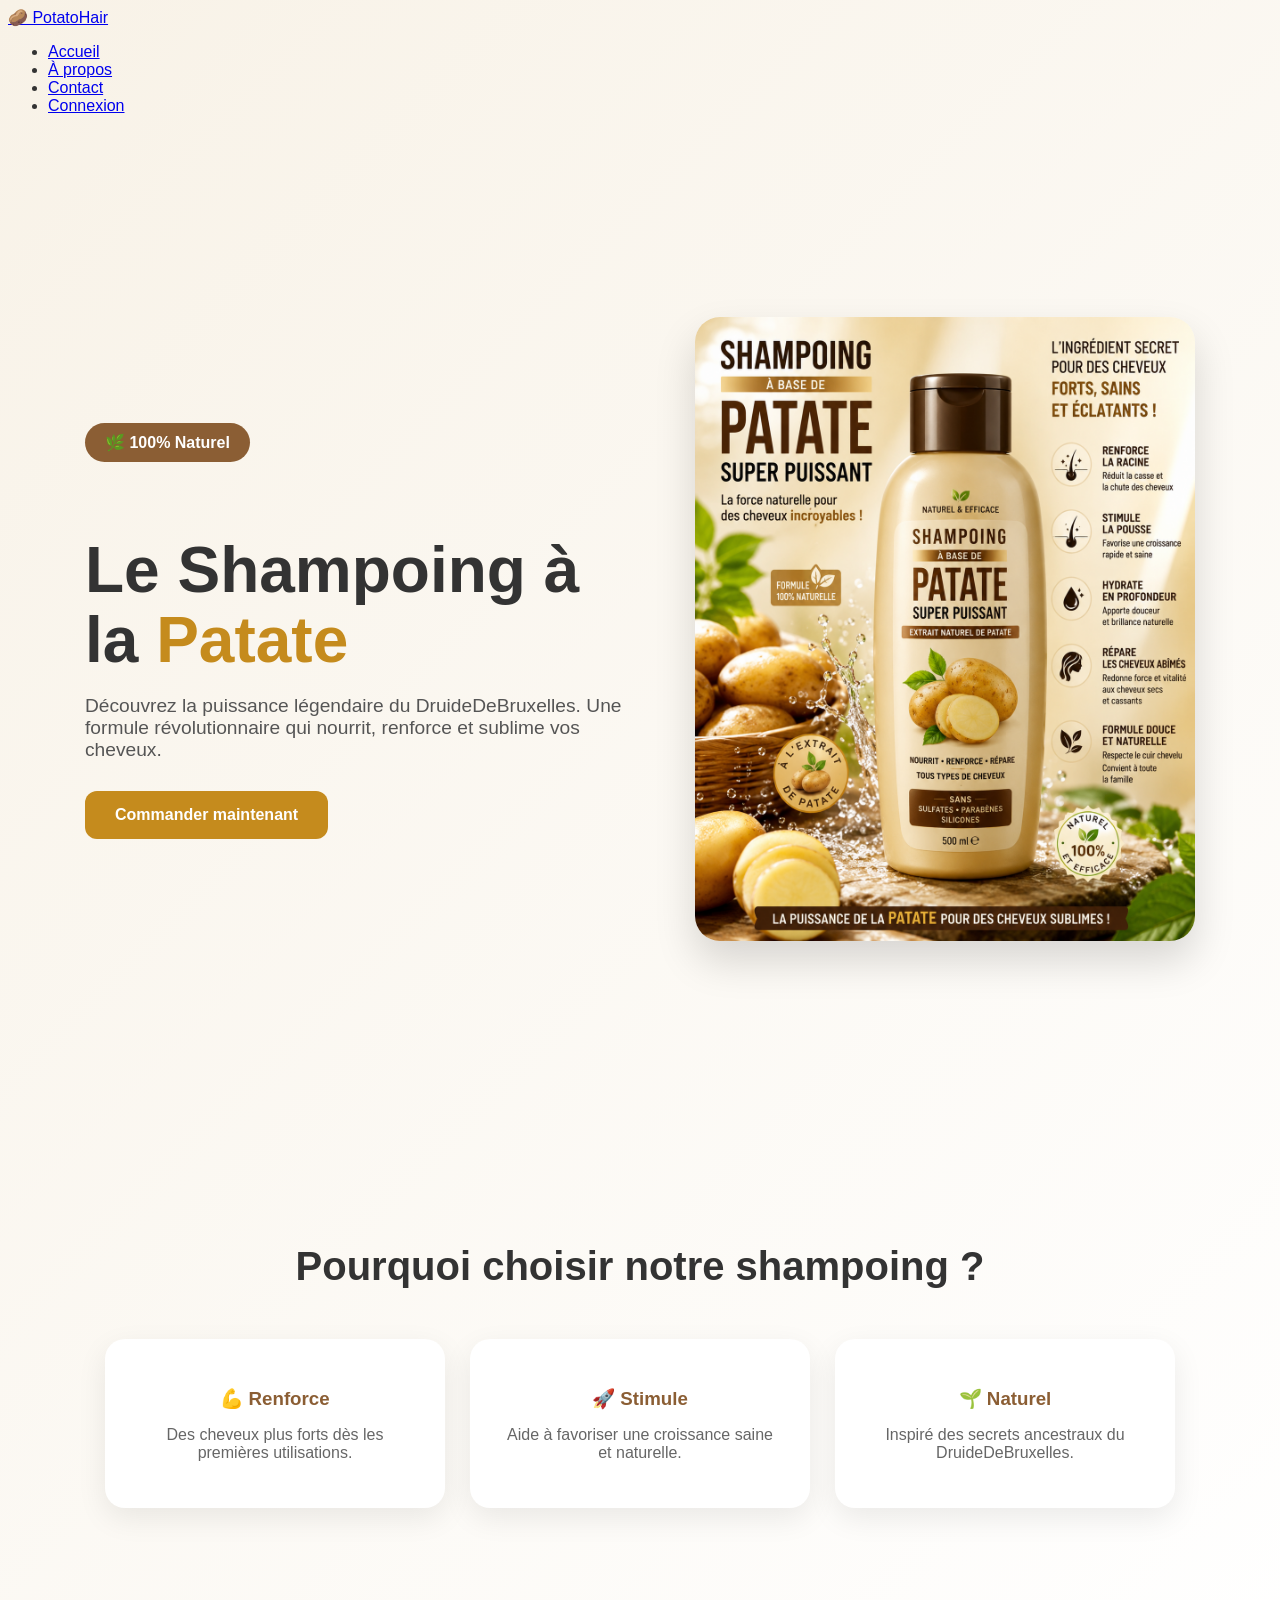
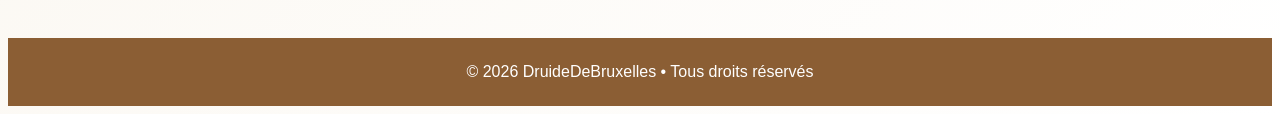
==== commit a73b3077: "feat: merge contact and add nav" ====
--- a/index.html
+++ b/index.html
@@ -10,6 +10,15 @@
 </head>
 
 <body>
+    <nav>
+        <a href="index.html">🥔 PotatoHair</a>
+        <ul>
+            <li><a href="../index.html">Accueil</a></li>
+            <li><a href="./Page/about.html">À propos</a></li>
+            <li><a href="./Page/contact.html">Contact</a></li>
+            <li><a href="./Page/login.html">Connexion</a></li>
+        </ul>
+    </nav>
 
     <section class="hero">
 
--- a/styles/global.css
+++ b/styles/global.css
@@ -238,4 +238,125 @@
     .image-container img {
         max-width: 350px;
     }
-}+}
+
+/* --------------------------------------------------------------------------------- */
+/* --------------------------------------- */
+/* ------ DEV3 — styles page contact ------*/
+/* --------------------------------------- */
+
+.contact-hero {
+    text-align: center;
+    padding: 60px 20px 40px;
+}
+
+.contact-hero h1 {
+    font-size: 2.5rem;
+    margin-bottom: 10px;
+}
+
+.contact-hero p {
+    color: #666;
+    font-size: 1.1rem;
+}
+
+.contact-wrapper {
+    display: flex;
+    gap: 40px;
+    max-width: 1100px;
+    margin: 0 auto;
+    padding: 40px 20px;
+}
+
+.contact-form {
+    flex: 2;
+}
+
+.contact-form h2 {
+    margin-bottom: 20px;
+}
+
+.form-group {
+    display: flex;
+    flex-direction: column;
+    margin-bottom: 20px;
+    gap: 6px;
+}
+
+.form-group label {
+    font-weight: bold;
+    font-size: 0.9rem;
+}
+
+.form-group input,
+.form-group select,
+.form-group textarea {
+    padding: 10px 14px;
+    border: 1px solid #ccc;
+    border-radius: 8px;
+    font-size: 1rem;
+    width: 100%;
+}
+
+.form-group input:focus,
+.form-group select:focus,
+.form-group textarea:focus {
+    outline: none;
+    border-color: #a0522d;
+}
+
+button[type="submit"] {
+    background-color: #a0522d;
+    color: white;
+    border: none;
+    padding: 12px 30px;
+    border-radius: 8px;
+    font-size: 1rem;
+    cursor: pointer;
+}
+
+button[type="submit"]:hover {
+    background-color: #7a3e20;
+}
+
+.contact-infos {
+    flex: 1;
+    display: flex;
+    flex-direction: column;
+    gap: 20px;
+}
+
+.contact-infos h2 {
+    margin-bottom: 5px;
+}
+
+.info-card {
+    display: flex;
+    align-items: flex-start;
+    gap: 15px;
+    background-color: #fdf6ec;
+    border-radius: 10px;
+    padding: 15px;
+}
+
+.info-card span {
+    font-size: 1.8rem;
+}
+
+.info-card h3 {
+    margin: 0 0 4px;
+    font-size: 0.95rem;
+}
+
+.info-card p {
+    margin: 0;
+    font-size: 0.9rem;
+    color: #444;
+}
+
+.info-card small {
+    color: #888;
+    font-size: 0.8rem;
+}
+/*  Dev 3 - fin  */
+/* ------------------------------------------------------------------------- */
